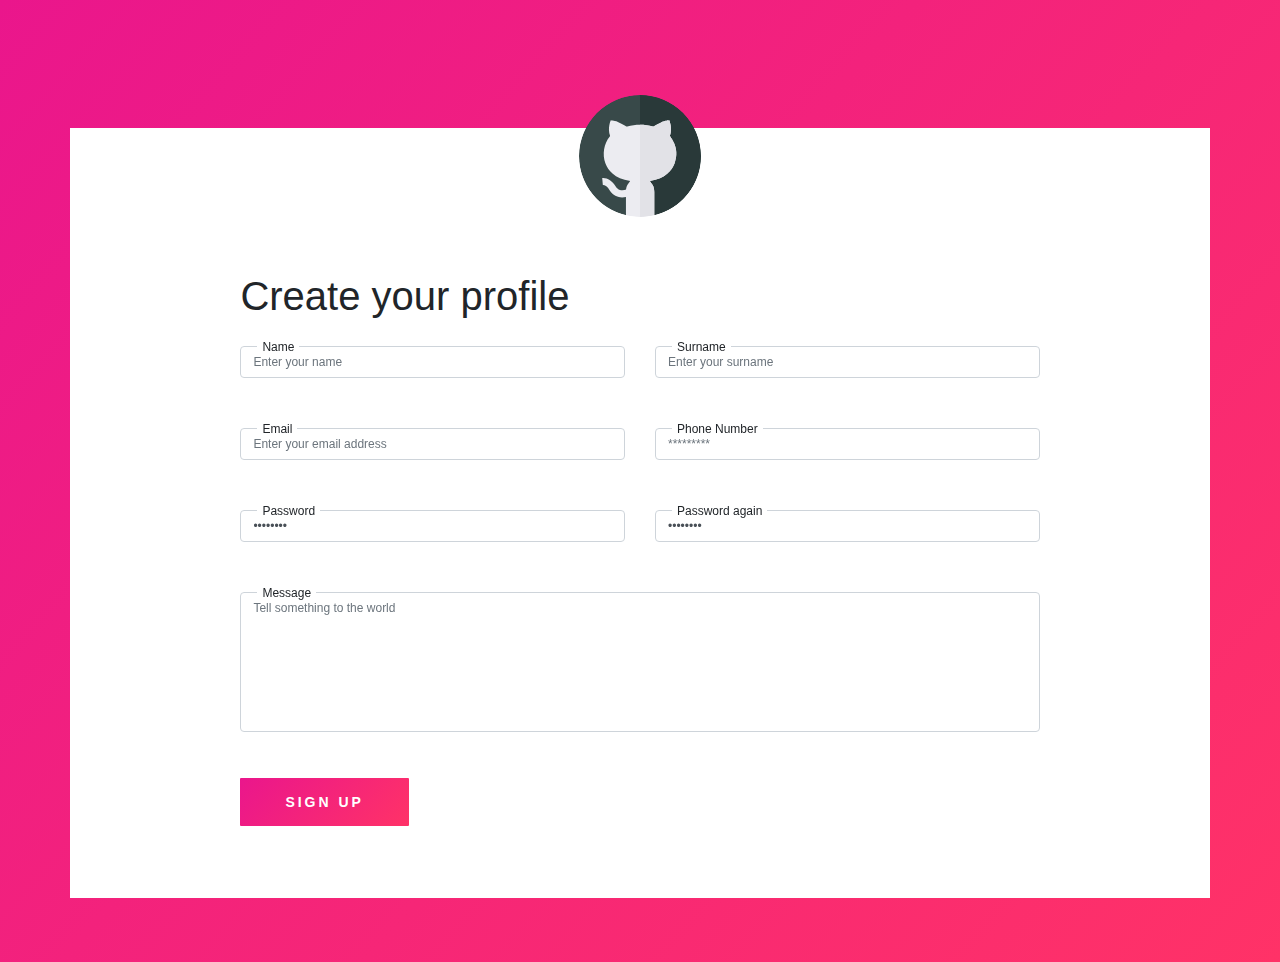
==== index.html @ 05478364 "Created index.html for my project on Github Pages" ====
<html lang="en">
    <!DOCTYPE html>
 
<head>
    <meta charset="UTF-8">
    <meta name="viewport" content="width=device-width, initial-scale=1.0">
    <meta http-equiv="X-UA-Compatible" content="ie=edge">
    <link rel="stylesheet" src="main.css" />

    <link rel="stylesheet" href="main.css">
    <link rel="stylesheet" href="https://maxcdn.bootstrapcdn.com/bootstrap/4.3.1/css/bootstrap.min.css">
    <script src="https://ajax.googleapis.com/ajax/libs/jquery/3.4.1/jquery.min.js"></script>
    <script src="https://cdnjs.cloudflare.com/ajax/libs/popper.js/1.14.7/umd/popper.min.js"></script>
    <script src="https://maxcdn.bootstrapcdn.com/bootstrap/4.3.1/js/bootstrap.min.js"></script>

    <title>Formulario</title>
</head>

<body>
    <div class="container contact-form">
        <div class="contact-image col-dn">
            <img src="github.svg" />
        </div>
        <form action="/done.html" onsubmit="return onSubmit()"   >
            <h1>Create your profile</h1>

                <div class=" justify-content-center ">
                    <div class="row ">
                        
                        <div class="form-group col-12 col-sm-6">
                            <label class="input-label" for="name" id="contName">Name</label>
                            <input type="text" id="name" name="txtName" class="form-control" placeholder="Enter your name"  />
                            <p id="name1" class="text-danger"></p>
                            <p id="name2" class="text-success"></p>
                        </div>

                        <div class="form-group col-12 col-sm-6">
                            <label class="input-label" for="surname" id="contSurname">Surname</label>
                            <input type="text" id="surname" name="txtSurname" class="form-control" placeholder="Enter your surname" />
                            <p id="surname1" class="text-danger"></p>
                            <p id="surname2" class="text-success"></p>
                        </div>
                    </div>
                    <div class="row">
                        <div class="form-group col-12 col-sm-6">
                            <label class="input-label" for="email" id="contEmail">Email</label>                            
                            <input type="text" id="email" name="email" class="form-control" placeholder="Enter your email address" />
                            <p id="email1" class="text-danger"></p>
                            <p id="email2" class="text-success"></p>
                        </div>
                        <div class="form-group col-12 col-sm-6">
                            <label class="input-label" for="phone" id="contPhone">Phone Number</label>
                            <input type="text" id="phone" name="phone" class="form-control" placeholder="*********"/>
                            <p id="phone1" class="text-danger"></p>
                            <p id="phone2" class="text-success"></p>
                        </div>
                    </div>

                    <div class="row">
                        <div class="form-group col-12 col-sm-6">
                            <label class="input-label" for="password" id="contPassword">Password</label>
                            <input type="password" id="password1" name="password1" class="form-control" value="Password" />
                            <p id="psswd1a" class="text-danger"></p>
                            <p id="psswd1b" class="text-success"></p>
                        </div>
                        <div class="form-group col-12 col-sm-6">
                            <label class="input-label" for="password" id="contPassword">Password again</label>
                            <input type="password" id="password2" name="password2" class="form-control" value="Password" />
                            <p id="psswd2a" class="text-danger"></p>
                            <p id="psswd2b" class="text-success"></p>
                        </div>
                    </div> 

                    <div class="row">
                        <div class="form-group col-12">
                            <label class="input-label" for="inputEmail1" id="contMessage">Message</label>
                            <textarea class="form-control" name="message" id="inputEmail1" rows="7" aria-describedby="contMessage contact-title" placeholder="Tell something to the world"></textarea>
                        </div>
                    </div>
                    
                    <div class="form-group">
                        <input type="submit" name="btnSubmit" class="btnContact"
                            value="Sign up" />
                    </div>
                </div>
            </div>
        </form>
    </div>
</body>

<script src="formulari_2.js"> </script>

</html>
---- main.css ----
body{
    background: linear-gradient(131.62deg, #ea168c 0%, #ff3267 100%);
}

input, button, select, optgroup, textarea {
  margin: 0;
  font-family: inherit;
  font-size: inherit;
  line-height: inherit;
}




.form-control{
  display: block;
  width: 100%;
  color: inherit;
  background-color: transparent;
  background-clip: padding-box;
  padding: 12px 20px;
  border: 1px solid;
  border-radius: 1px;
  box-shadow: none;
  font-size: 16px;
  line-height: 22px;
  font-weight: 400;
  resize: none;
  backface-visibility: hidden;
  font-size: 12px;
}

.contact-form{
    background: #fff;
    margin-top: 10%;
    margin-bottom: 5%;
    width: 70%;
}

.contact-image{
    text-align: center;
}

.contact-image img{
    border-radius: 6rem;
    width: 11%;
    margin-top: -3%;
}
.contact-form form{
    padding: 14%;
    padding-top: 5%;
    padding-bottom: 5%;
}

.contact-form h3{
    margin-bottom: 6%;
    margin-top: -10%;
    text-align: center;
    color: #0062cc;
}

.contact-form input {
  font-size: 12px;
}

.contact-form textarea{
  font-size: 12px;
}


.contact-form .btnContact {
    background: linear-gradient(131.62deg, #ea168c 0%, #ff3267 100%);;
    padding-left: 45px;
    padding-right: 45px;
    height: 48px;
    text-align: center;
    margin-top: 30px;
    width: auto;
    cursor: pointer;
    border: none;
    overflow: hidden;
    color: #fff;
    font-size: 14px;
    font-weight: bold;
    letter-spacing: 3px;
    text-transform: uppercase;
    border-radius: 1px;
}

.btnContact:hover{
  box-shadow: 0 9px 10px rgba(33,33,33,.2);
}
.form-group .input-label {
  margin-bottom: 0;
  position: relative;
  top: 10px;
  left: 17px;
  padding: 0 5px;
  font-size: 12px;
  font-weight: 400;
  z-index: 1;
}

.form-control label{
  
}

.form-group .input-label::before {
  content: "";
  background-color: white;
  position: absolute;
  height: 10px;
  display: block;
  z-index: -1;
  top: 0px;
  left: 0;
  right: 0;
}
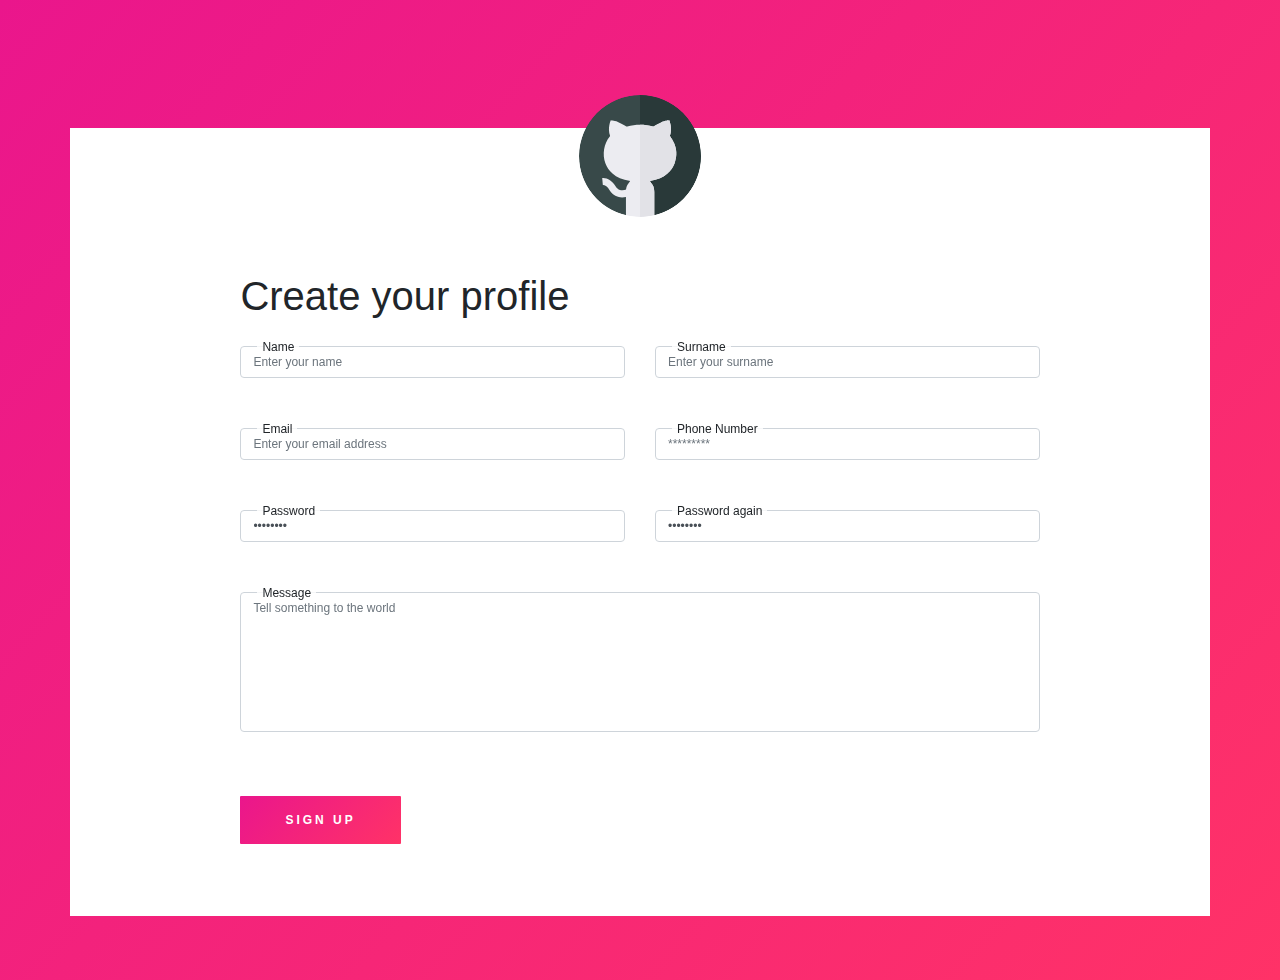
==== commit 53f99e11: "Updating file" ====
--- a/index.html
+++ b/index.html
@@ -22,7 +22,7 @@
         <div class="contact-image col-dn">
             <img src="github.svg" />
         </div>
-        <form action="/done.html" onsubmit="return onSubmit()"   >
+        <form onsubmit="return onSubmit(event)"   >
             <h1>Create your profile</h1>
 
                 <div class=" justify-content-center ">
@@ -80,13 +80,34 @@
                     </div>
                     
                     <div class="form-group">
-                        <input type="submit" name="btnSubmit" class="btnContact"
+                        <input type="submit" name="btnSubmit" class="btnContact mt-5"
                             value="Sign up" />
                     </div>
                 </div>
             </div>
         </form>
     </div>
+
+  <!-- Modal -->
+  <div class="modal fade" id="doneModal" tabindex="-1" role="dialog" aria-labelledby="exampleModalLabel" aria-hidden="true">
+    <div class="modal-dialog" role="document">
+      <div class="modal-content">
+        <div class="modal-header no-border">
+          <button type="button" class="close" data-dismiss="modal" aria-label="Close">
+            <span aria-hidden="true">&times;</span>
+          </button>
+        </div>
+        <div id="modal-body">
+            Your account has been successfully created 👌
+            <br>
+            Thanks for your time.
+        </div>
+        <div class="modal-footer no-border">
+          <button type="button" class="btnContact" data-dismiss="modal">Close</button>
+        </div>
+      </div>
+    </div>
+  </div>
 </body>
 
 <script src="formulari_2.js"> </script>
--- a/main.css
+++ b/main.css
@@ -8,9 +8,6 @@
   font-size: inherit;
   line-height: inherit;
 }
-
-
-
 
 .form-control{
   display: block;
@@ -68,13 +65,12 @@
 }
 
 
-.contact-form .btnContact {
+.btnContact {
     background: linear-gradient(131.62deg, #ea168c 0%, #ff3267 100%);;
     padding-left: 45px;
     padding-right: 45px;
     height: 48px;
     text-align: center;
-    margin-top: 30px;
     width: auto;
     cursor: pointer;
     border: none;
@@ -101,13 +97,9 @@
   z-index: 1;
 }
 
-.form-control label{
-  
-}
-
 .form-group .input-label::before {
   content: "";
-  background-color: white;
+  background-color: rgba(255, 255, 255, 0.815);
   position: absolute;
   height: 10px;
   display: block;
@@ -117,11 +109,13 @@
   right: 0;
 }
 
+/* Modal */
+#modal-body {
+  padding: 2rem;
+  font-size: 1.2rem;
+}
 
+.no-border{
+  border: none!important;
+}
 
-
-
-
-
-
-
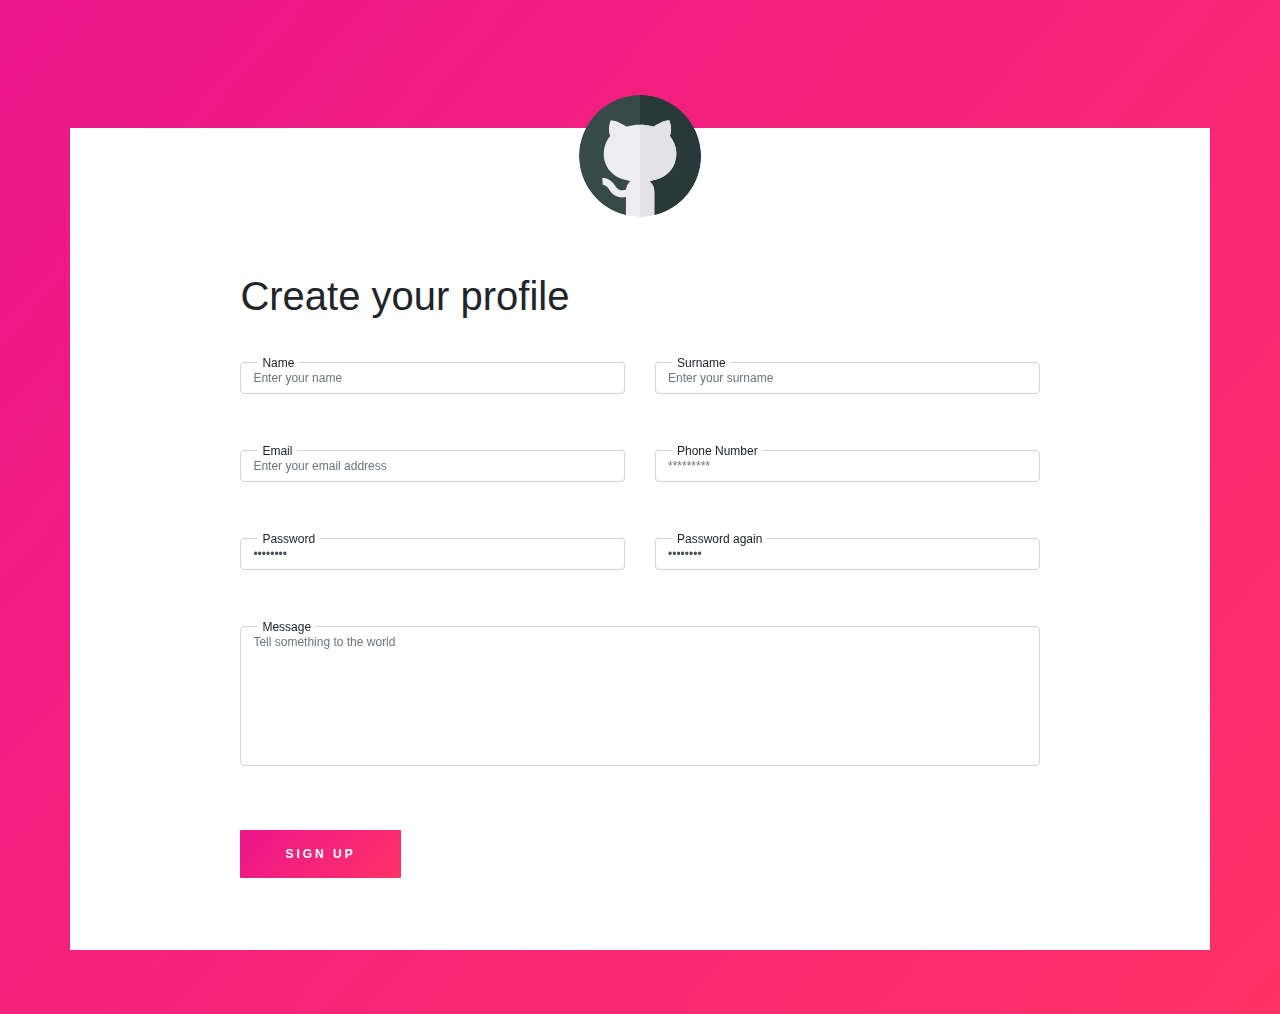
==== commit eb4a8426: "Updating files" ====
--- a/index.html
+++ b/index.html
@@ -25,7 +25,7 @@
         <form onsubmit="return onSubmit(event)"   >
             <h1>Create your profile</h1>
 
-                <div class=" justify-content-center ">
+                <div class="justify-content-center">
                     <div class="row ">
                         
                         <div class="form-group col-12 col-sm-6">
--- a/main.css
+++ b/main.css
@@ -7,6 +7,14 @@
   font-family: inherit;
   font-size: inherit;
   line-height: inherit;
+}
+
+h1 {
+  margin-bottom: 1.5rem!important;
+}
+
+.row{
+  min-height: 5.5rem;
 }
 
 .form-control{
@@ -25,6 +33,10 @@
   resize: none;
   backface-visibility: hidden;
   font-size: 12px;
+}
+.text-danger, .text-success { 
+  font-size: 0.75rem;
+  margin-bottom: 0rem!important;
 }
 
 .contact-form{
